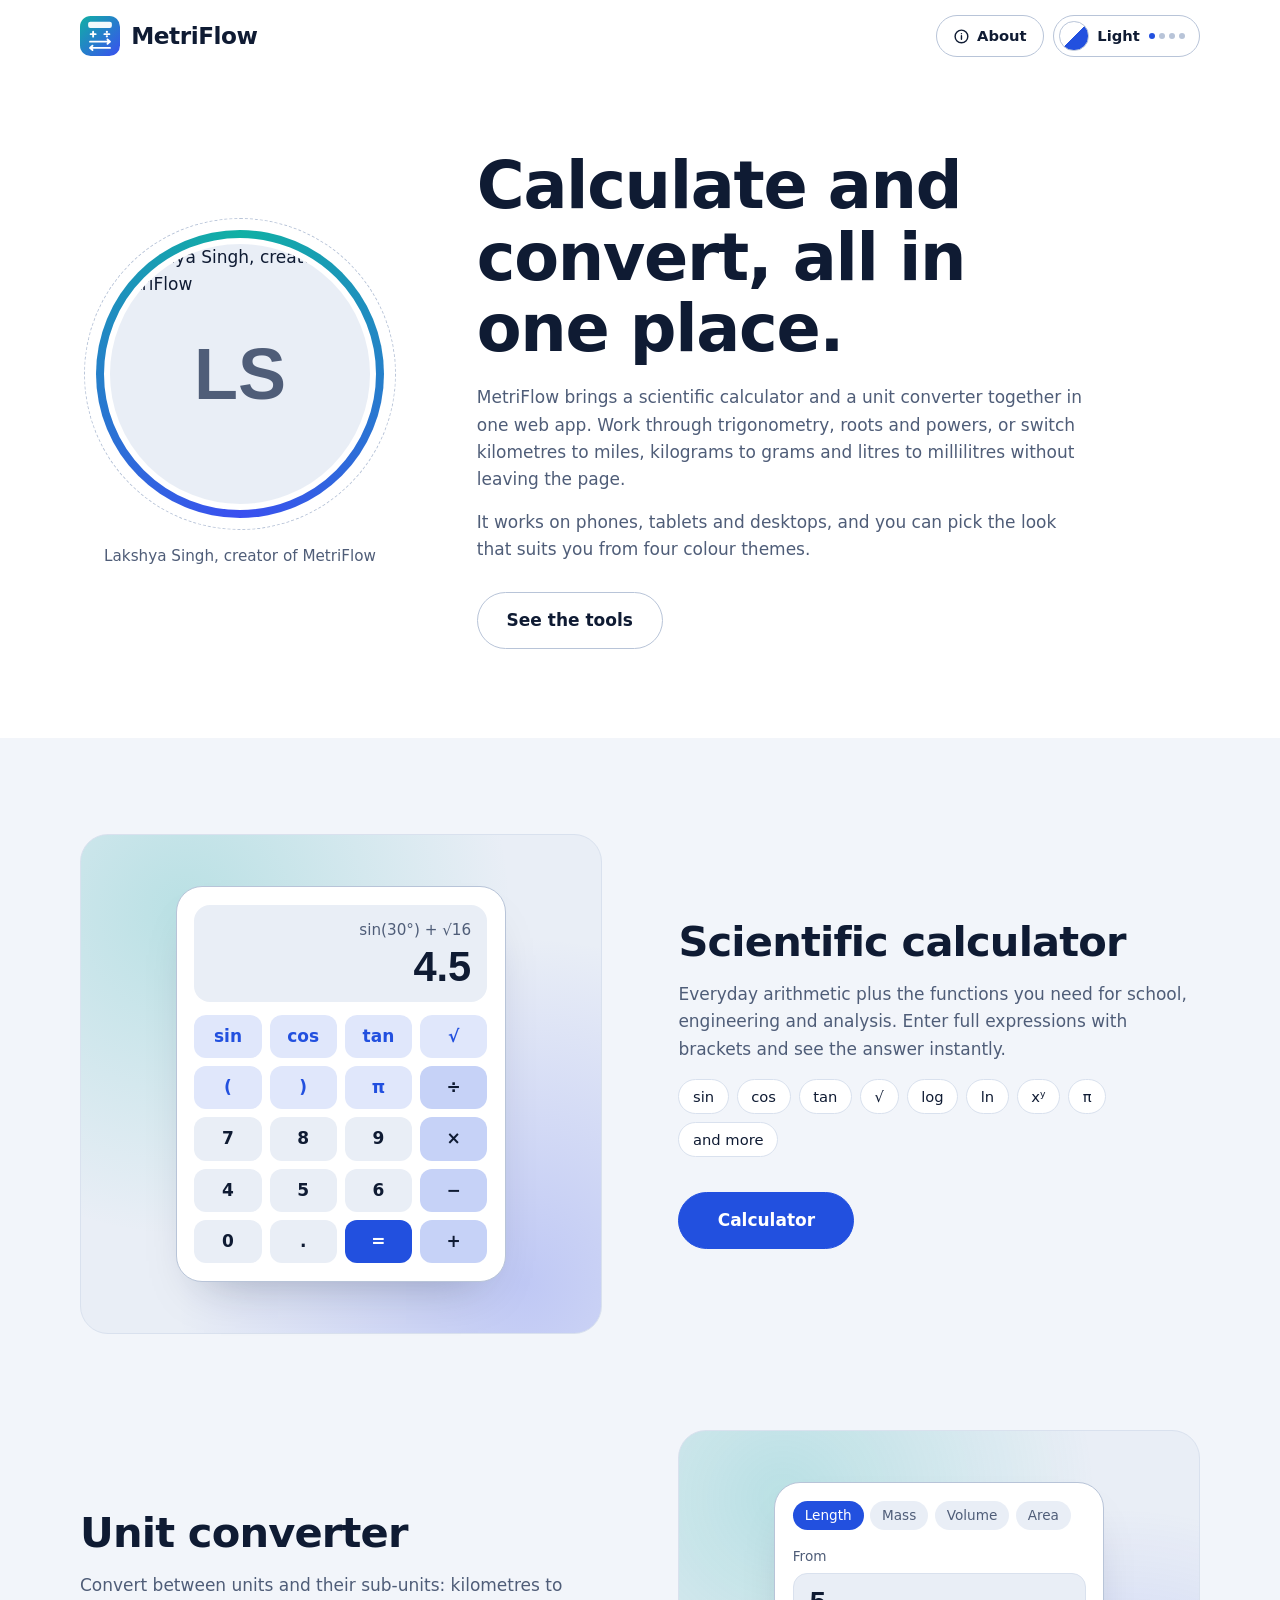
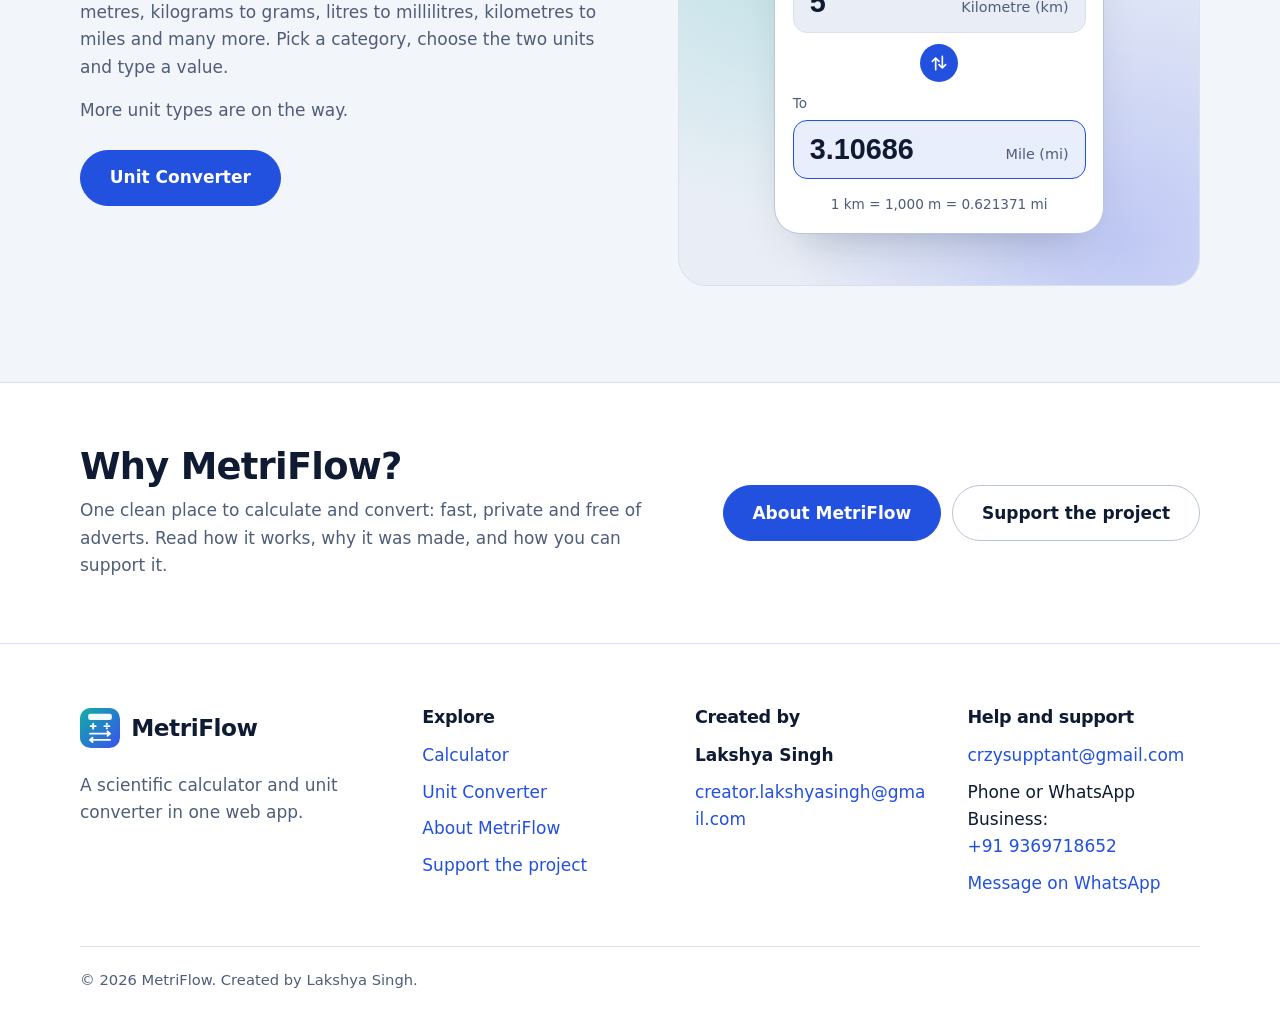
==== index.html @ efd44537 "90&" ====
<!DOCTYPE html>
<html lang="en" data-theme="light">
<head>
    <meta charset="UTF-8">
    <!-- Security policy: only files from this site can load; no inline scripts or styles; no network requests -->
    <meta http-equiv="Content-Security-Policy" content="default-src 'none'; script-src 'self'; style-src 'self'; img-src 'self' data:; font-src 'self'; connect-src 'none'; base-uri 'none'; form-action 'none'; object-src 'none'">
    <meta name="referrer" content="no-referrer">
    <meta name="viewport" content="width=device-width, initial-scale=1.0">
    <title>MetriFlow | Scientific calculator and unit converter</title>
    <meta name="description" content="MetriFlow is a scientific calculator and a unit converter in one web app. Created by Lakshya Singh.">
    <meta name="theme-color" content="#ffffff">

    <link rel="icon" type="image/svg+xml" href="assets/media/logo/logo.svg">
    <link rel="icon" type="image/png" sizes="32x32" href="assets/media/logo/favicon-32.png">
    <link rel="apple-touch-icon" href="assets/media/logo/apple-touch-icon.png">

    <link rel="stylesheet" href="assets/css/fonts.css">
    <link rel="stylesheet" href="assets/css/themes_style.css">
    <link rel="stylesheet" href="assets/css/index_style.css">

    <script src="assets/js/security.js"></script>
    <!-- No "defer": applies the saved theme before the page shows -->
    <script src="assets/js/themes_function.js"></script>
    <script src="assets/js/index_function.js" defer></script>
</head>
<body>

    <!-- Logo (reused in header and footer) -->
    <svg class="sprite-hidden" width="0" height="0" aria-hidden="true" focusable="false">
        <defs>
            <linearGradient id="mf-grad" x1="0" y1="0" x2="1" y2="1">
                <stop offset="0" class="mf-stop-a"/>
                <stop offset="1" class="mf-stop-b"/>
            </linearGradient>
        </defs>
        <symbol id="mf-logo" viewBox="0 0 64 64">
            <rect width="64" height="64" rx="17" fill="url(#mf-grad)"/>
            <rect x="13" y="9" width="38" height="10" rx="3.5" fill="#fff" opacity=".95"/>
            <g stroke="#fff" stroke-width="3" stroke-linecap="round" stroke-linejoin="round" fill="none">
                <path d="M21 25v8M17 29h8"/>
                <path d="M39 29h8"/>
                <path d="M16 41h32M44 37.5L48 41l-4 3.5"/>
                <path d="M48 51H16M20 47.5L16 51l4 3.5"/>
            </g>
            <circle cx="43" cy="25.5" r="1.8" fill="#fff"/>
            <circle cx="43" cy="32.5" r="1.8" fill="#fff"/>
        </symbol>
        <symbol id="i-info" viewBox="0 0 24 24"><path d="M12 21a9 9 0 1 0 0-18 9 9 0 0 0 0 18zM12 11v5M12 8h.01"/></symbol>
        <symbol id="i-heart" viewBox="0 0 24 24"><path d="M12 20s-7-4.4-7-10a4 4 0 0 1 7-2.5A4 4 0 0 1 19 10c0 5.6-7 10-7 10z"/></symbol>
    </svg>

    <a class="skip-link" href="#main">Skip to content</a>

    <!-- ============ HEADER ============ -->
    <header class="site-header" id="site-header">
        <div class="wrap header-inner">
            <a class="brand" href="index.html" aria-label="MetriFlow home">
                <svg class="brand-logo" viewBox="0 0 64 64" aria-hidden="true"><use href="#mf-logo"/></svg>
                <span class="brand-name">MetriFlow</span>
            </a>
            <div class="header-actions">
                <a class="nav-link" href="assets/pages/about.html">
                    <svg class="icon" aria-hidden="true"><use href="#i-info"/></svg>
                    <span>About</span>
                </a>
                <!-- The theme button is built here by assets/js/themes_function.js -->
                <div data-theme-switcher></div>
            </div>
        </div>
    </header>

    <main id="main">

        <!-- ============ HERO: photo + app info ============ -->
        <section class="hero">
            <div class="wrap hero-grid">
                <figure class="portrait">
                    <div class="ring">
                        <div class="photo">
                            <span class="initials" aria-hidden="true">LS</span>
                            <!-- Save your photo as assets/media/logo/lakshya.jpg -->
                            <img id="photo" src="assets/media/logo/lakshya.jpg" alt="Lakshya Singh, creator of MetriFlow" width="400" height="400">
                        </div>
                    </div>
                    <figcaption>Lakshya Singh, creator of MetriFlow</figcaption>
                </figure>

                <div class="hero-copy">
                    <h1>Calculate and convert, all in one place.</h1>
                    <p>
                        MetriFlow brings a scientific calculator and a unit converter together in one web app.
                        Work through trigonometry, roots and powers, or switch kilometres to miles, kilograms to
                        grams and litres to millilitres without leaving the page.
                    </p>
                    <p>
                        It works on phones, tablets and desktops, and you can pick the look that suits you
                        from four colour themes.
                    </p>
                    <a class="btn btn-ghost" href="#tools">See the tools</a>
                </div>
            </div>
        </section>

        <!-- ============ TOOLS ============ -->
        <section class="tools" id="tools">
            <div class="wrap">

                <!-- Calculator -->
                <article class="tool">
                    <div class="stage">
                        <div class="device calc" role="img" aria-label="Preview of the scientific calculator showing sin(30°) + √16 = 4.5">
                            <div class="calc-screen">
                                <span class="calc-expr">sin(30°) + √16</span>
                                <span class="calc-result">4.5</span>
                            </div>
                            <div class="calc-keys">
                                <span class="fn">sin</span><span class="fn">cos</span><span class="fn">tan</span><span class="fn">√</span>
                                <span class="fn">(</span><span class="fn">)</span><span class="fn">π</span><span class="op">÷</span>
                                <span>7</span><span>8</span><span>9</span><span class="op">×</span>
                                <span>4</span><span>5</span><span>6</span><span class="op">−</span>
                                <span>0</span><span>.</span><span class="eq">=</span><span class="op">+</span>
                            </div>
                        </div>
                    </div>

                    <div class="tool-copy">
                        <h2>Scientific calculator</h2>
                        <p>
                            Everyday arithmetic plus the functions you need for school, engineering and
                            analysis. Enter full expressions with brackets and see the answer instantly.
                        </p>
                        <ul class="chips" aria-label="Some of the functions included">
                            <li>sin</li><li>cos</li><li>tan</li><li>√</li><li>log</li><li>ln</li><li>xʸ</li><li>π</li><li>and more</li>
                        </ul>
                        <a class="btn" href="assets/pages/calculator.html">Calculator</a>
                    </div>
                </article>

                <!-- Unit converter -->
                <article class="tool flip">
                    <div class="stage">
                        <div class="device conv" role="img" aria-label="Preview of the unit converter showing 5 kilometres equals 3.10686 miles">
                            <div class="conv-tabs">
                                <span class="on">Length</span><span>Mass</span><span>Volume</span><span>Area</span>
                            </div>
                            <div class="conv-row">
                                <span class="conv-label">From</span>
                                <div class="conv-field"><b>5</b><span class="unit">Kilometre (km)</span></div>
                            </div>
                            <div class="conv-swap">
                                <svg viewBox="0 0 24 24" width="20" height="20" fill="none" stroke="currentColor" stroke-width="2" stroke-linecap="round" stroke-linejoin="round"><path d="M8 20V6M4 10l4-4 4 4M16 4v14M12 14l4 4 4-4"/></svg>
                            </div>
                            <div class="conv-row">
                                <span class="conv-label">To</span>
                                <div class="conv-field result"><b>3.10686</b><span class="unit">Mile (mi)</span></div>
                            </div>
                            <p class="conv-note">1 km = 1,000 m = 0.621371 mi</p>
                        </div>
                    </div>

                    <div class="tool-copy">
                        <h2>Unit converter</h2>
                        <p>
                            Convert between units and their sub-units: kilometres to metres, kilograms to
                            grams, litres to millilitres, kilometres to miles and many more. Pick a category,
                            choose the two units and type a value.
                        </p>
                        <p>More unit types are on the way.</p>
                        <a class="btn" href="assets/pages/converter.html">Unit Converter</a>
                    </div>
                </article>

            </div>
        </section>

        <!-- ============ ABOUT TEASER ============ -->
        <section class="about-teaser" aria-labelledby="teaser-title">
            <div class="wrap teaser-inner">
                <div class="teaser-copy">
                    <h2 id="teaser-title">Why MetriFlow?</h2>
                    <p>
                        One clean place to calculate and convert: fast, private and free of adverts.
                        Read how it works, why it was made, and how you can support it.
                    </p>
                </div>
                <div class="teaser-actions">
                    <a class="btn" href="assets/pages/about.html">About MetriFlow</a>
                    <a class="btn btn-ghost" href="assets/pages/about.html#support">Support the project</a>
                </div>
            </div>
        </section>
    </main>

    <!-- ============ FOOTER ============ -->
    <footer class="site-footer">
        <div class="wrap footer-grid">
            <div class="footer-brand">
                <a class="brand" href="index.html" aria-label="MetriFlow home">
                    <svg class="brand-logo" viewBox="0 0 64 64" aria-hidden="true"><use href="#mf-logo"/></svg>
                    <span class="brand-name">MetriFlow</span>
                </a>
                <p>A scientific calculator and unit converter in one web app.</p>
            </div>

            <div>
                <h3>Explore</h3>
                <p><a href="assets/pages/calculator.html">Calculator</a></p>
                <p><a href="assets/pages/converter.html">Unit Converter</a></p>
                <p><a href="assets/pages/about.html">About MetriFlow</a></p>
                <p><a href="assets/pages/about.html#support">Support the project</a></p>
            </div>

            <div>
                <h3>Created by</h3>
                <p class="name">Lakshya Singh</p>
                <p><a href="mailto:creator.lakshyasingh@gmail.com">creator.lakshyasingh@gmail.com</a></p>
            </div>

            <div>
                <h3>Help and support</h3>
                <p><a href="mailto:crzysupptant@gmail.com">crzysupptant@gmail.com</a></p>
                <p>Phone or WhatsApp Business:<br><a href="tel:+919369718652">+91 9369718652</a></p>
                <p><a href="https://wa.me/919369718652" target="_blank" rel="noopener noreferrer">Message on WhatsApp</a></p>
            </div>
        </div>
        <div class="wrap footer-bottom">
            <p>&copy; <span id="year">2026</span> MetriFlow. Created by Lakshya Singh.</p>
        </div>
    </footer>

</body>
</html>
---- assets/css/fonts.css ----
/* Local fonts (no Google Fonts request: faster, private, and allowed by the strict security policy) */
@font-face {
    font-family: "Figtree";
    font-style: normal;
    font-weight: 300 900;
    font-display: swap;
    src: url("../fonts/figtree-latin-wght-normal.woff2") format("woff2");
}

@font-face {
    font-family: "Bricolage Grotesque";
    font-style: normal;
    font-weight: 200 800;
    font-display: swap;
    src: url("../fonts/bricolage-grotesque-latin-wght-normal.woff2") format("woff2");
}

:root {
    --font-body: "Figtree", system-ui, -apple-system, "Segoe UI", Roboto, sans-serif;
    --font-display: "Bricolage Grotesque", "Figtree", system-ui, sans-serif;
}
---- assets/css/themes_style.css ----
/* =========================================================
   MetriFlow | themes_style.css
   The four themes, shared by EVERY page. Link it before the page's own CSS:
       index.html          <link rel="stylesheet" href="assets/css/themes_style.css">
       assets/pages/*.html <link rel="stylesheet" href="../css/themes_style.css">
   themes_function.js switches the theme by setting <html data-theme="...">.
   (It is a real CSS file, not injected by JavaScript, because the strict
   security policy does not allow styles created by scripts.)
   Variables: --bg --bg-soft --surface --surface-2 --text --muted --line --line-strong
              --accent --accent-ink --danger --brand-a --brand-b --shadow
   ========================================================= */

:root,
[data-theme="light"] {
    color-scheme: light;
    --bg: #ffffff; --bg-soft: #f2f5fa; --surface: #ffffff; --surface-2: #e9eef6;
    --text: #0f1b33; --muted: #4f5d78; --line: #d9e1ee; --line-strong: #b8c4d8;
    --accent: #2250df; --accent-ink: #ffffff; --danger: #c42b3a;
    --brand-a: #10b0a4; --brand-b: #3a4ff0;
    --shadow: 0 24px 48px -28px rgba(15, 27, 51, .35);
}

[data-theme="cream"] {
    color-scheme: light;
    --bg: #f8f3e8; --bg-soft: #f0e9d9; --surface: #fdfaf3; --surface-2: #ebe3d0;
    --text: #2a2822; --muted: #6a6556; --line: #ddd3bc; --line-strong: #c4b898;
    --accent: #1b6a56; --accent-ink: #fdfaf3; --danger: #b3382a;
    --brand-a: #2a9d7f; --brand-b: #1d5f8a;
    --shadow: 0 24px 48px -28px rgba(60, 45, 10, .35);
}

[data-theme="midnight"] {
    color-scheme: dark;
    --bg: #0a1330; --bg-soft: #0e1a3d; --surface: #122349; --surface-2: #1a2f5e;
    --text: #e7eeff; --muted: #a1b2d9; --line: #233868; --line-strong: #37508c;
    --accent: #7db4ff; --accent-ink: #0a1330; --danger: #ff8a96;
    --brand-a: #33d0c3; --brand-b: #7283ff;
    --shadow: 0 24px 48px -28px rgba(0, 0, 0, .7);
}

[data-theme="dark"] {
    color-scheme: dark;
    --bg: #0e0e10; --bg-soft: #151518; --surface: #1a1a1e; --surface-2: #232328;
    --text: #f3f3f5; --muted: #a3a3ae; --line: #2b2b32; --line-strong: #42424c;
    --accent: #b7a1ff; --accent-ink: #0e0e10; --danger: #ff8a96;
    --brand-a: #2fc7b9; --brand-b: #8b7bff;
    --shadow: 0 24px 48px -28px rgba(0, 0, 0, .8);
}

/* Page defaults (zero specificity, so any page stylesheet can override them) */
:where(body) { background: var(--bg); color: var(--text); }

/* Logo gradient and hidden icon sprite (classes, because inline style="" is blocked by the security policy) */
.mf-stop-a { stop-color: var(--brand-a); }
.mf-stop-b { stop-color: var(--brand-b); }
.sprite-hidden { position: absolute; width: 0; height: 0; overflow: hidden; }

/* Visually hidden, but read by screen readers */
.sr-only, .theme-sr {
    position: absolute; width: 1px; height: 1px; margin: -1px; padding: 0; border: 0;
    overflow: hidden; clip: rect(0 0 0 0); white-space: nowrap;
}

/* ----- The single theme button ----- */
.theme-switch { display: flex; align-items: center; flex: none; }

.theme-toggle {
    --sw-bg: #fff; --sw-ac: #2250df;
    display: inline-flex; align-items: center; gap: .55rem;
    height: 2.6rem; padding: .25rem .9rem .25rem .3rem; margin: 0;
    border-radius: 999px; border: 1.5px solid var(--line-strong);
    background: var(--surface); color: var(--text);
    font: inherit; font-size: .92rem; font-weight: 600; line-height: 1;
    cursor: pointer; touch-action: manipulation; -webkit-tap-highlight-color: transparent;
    transition: border-color .15s ease, background-color .25s ease;
}
.theme-toggle:hover { border-color: var(--accent); }
.theme-toggle:active .theme-dot { transform: rotate(180deg) scale(.92); }
.theme-toggle:focus-visible { outline: 3px solid var(--accent); outline-offset: 3px; }

.theme-dot {
    width: 1.85rem; height: 1.85rem; flex: none; border-radius: 50%;
    border: 1.5px solid var(--line-strong);
    background: linear-gradient(135deg, var(--sw-bg) 50%, var(--sw-ac) 50%);
    transition: transform .3s ease;
}
.theme-steps { display: inline-flex; gap: 4px; }
.theme-steps i { width: 6px; height: 6px; border-radius: 50%; background: var(--line-strong); }
.theme-steps i.on { background: var(--accent); }

.theme-toggle[data-current="light"]    { --sw-bg: #ffffff; --sw-ac: #2250df; }
.theme-toggle[data-current="cream"]    { --sw-bg: #f3ead4; --sw-ac: #1b6a56; }
.theme-toggle[data-current="midnight"] { --sw-bg: #0a1330; --sw-ac: #7db4ff; }
.theme-toggle[data-current="dark"]     { --sw-bg: #0e0e10; --sw-ac: #b7a1ff; }

@media (max-width: 480px) {
    .theme-toggle { padding: .25rem; gap: 0; }
    .theme-name, .theme-steps { display: none; }
}

@media (prefers-reduced-motion: reduce) {
    .theme-dot, .theme-toggle { transition: none; }
}
---- assets/css/index_style.css ----
/* =========================================================
   MetriFlow | home page styles
   Theme colours (--bg, --text, --accent ...) and the theme button
   come from assets/js/themes_function.js
   ========================================================= */

/* ---------- Base ---------- */
*,
*::before,
*::after { box-sizing: border-box; }

html {
    scroll-behavior: smooth;
    scroll-padding-top: 5rem;
    -webkit-text-size-adjust: 100%;
    text-size-adjust: 100%;
}

body {
    margin: 0;
    min-width: 0;
    overflow-x: clip;               /* never allow sideways scrolling */
    background: var(--bg);
    color: var(--text);
    font-family: "Figtree", system-ui, -apple-system, "Segoe UI", Roboto, sans-serif;
    font-size: 1.0625rem;
    line-height: 1.6;
    overflow-wrap: break-word;
    transition: background-color .25s ease, color .25s ease;
}

h1, h2, h3 {
    margin: 0;
    font-family: "Bricolage Grotesque", "Figtree", system-ui, sans-serif;
    line-height: 1.1;
    letter-spacing: -.02em;
}

p { margin: 0 0 1rem; }
a { color: var(--accent); }
img { max-width: 100%; display: block; }

.wrap { width: min(1120px, 100% - 2.5rem); margin-inline: auto; }

:focus-visible { outline: 3px solid var(--accent); outline-offset: 3px; border-radius: 6px; }

.skip-link {
    position: absolute; left: 1rem; top: -4rem; z-index: 100;
    background: var(--accent); color: var(--accent-ink);
    padding: .6rem 1rem; border-radius: 8px; text-decoration: none; font-weight: 600;
}
.skip-link:focus { top: 1rem; }

/* ---------- Buttons ---------- */
.btn {
    display: inline-flex; align-items: center; justify-content: center;
    padding: .85rem 1.8rem;
    border-radius: 999px;
    border: 1.5px solid var(--accent);
    background: var(--accent); color: var(--accent-ink);
    font: inherit; font-weight: 600; text-decoration: none; text-align: center;
    touch-action: manipulation;
    transition: transform .15s ease, box-shadow .15s ease, border-color .15s ease;
}
.btn-ghost { background: transparent; color: var(--text); border-color: var(--line-strong); }

/* Hover effects only on devices that really hover (no sticky hover on phones) */
@media (hover: hover) {
    .btn:hover { transform: translateY(-2px); box-shadow: 0 12px 24px -14px var(--accent); }
    .btn-ghost:hover { box-shadow: none; border-color: var(--accent); }
}

/* ---------- Header ---------- */
.site-header {
    position: sticky; top: 0; z-index: 50;
    background: color-mix(in srgb, var(--bg) 88%, transparent);
    -webkit-backdrop-filter: blur(12px); backdrop-filter: blur(12px);
    border-bottom: 1px solid transparent;
    transition: border-color .2s ease, box-shadow .2s ease;
}
.site-header.is-scrolled { border-bottom-color: var(--line); box-shadow: 0 8px 24px -20px rgba(0, 0, 0, .4); }

.header-inner { display: flex; align-items: center; justify-content: space-between; gap: .75rem; min-height: 4.5rem; }

.brand { display: inline-flex; align-items: center; gap: .7rem; min-width: 0; text-decoration: none; color: var(--text); }
.brand-logo { width: 2.5rem; height: 2.5rem; flex: none; }
.brand-name { font-family: "Bricolage Grotesque", "Figtree", system-ui, sans-serif; font-weight: 700; font-size: 1.45rem; letter-spacing: -.02em; }

.header-actions { display: flex; align-items: center; gap: .6rem; min-width: 0; }

.nav-link {
    display: inline-flex; align-items: center; gap: .45rem;
    height: 2.6rem; padding: 0 1rem; border-radius: 999px;
    border: 1.5px solid var(--line-strong);
    color: var(--text); text-decoration: none; font-size: .92rem; font-weight: 600; white-space: nowrap;
    touch-action: manipulation;
}
.icon { width: 1.15em; height: 1.15em; flex: none; fill: none; stroke: currentColor; stroke-width: 2; stroke-linecap: round; stroke-linejoin: round; }
@media (hover: hover) { .nav-link:hover { border-color: var(--accent); } }

/* ---------- Hero ---------- */
.hero { padding-block: clamp(2rem, 6vw, 5rem) clamp(2.5rem, 7vw, 6rem); }

.hero-grid {
    display: grid;
    grid-template-columns: minmax(0, 320px) minmax(0, 1fr);
    gap: clamp(2rem, 6vw, 5rem);
    align-items: center;
}

.portrait { margin: 0; padding: 1rem; display: grid; justify-items: center; gap: 1.6rem; }
.portrait figcaption { color: var(--muted); font-size: .95rem; text-align: center; }

.ring {
    position: relative; isolation: isolate;
    width: min(290px, 100%); aspect-ratio: 1;
    padding: 8px; border-radius: 50%;
}
.ring::before {
    content: ""; position: absolute; inset: 0; z-index: -1; border-radius: 50%;
    background: conic-gradient(from 0deg, var(--brand-a), var(--brand-b), var(--brand-a));
    animation: spin 16s linear infinite;
}
.ring::after {
    content: ""; position: absolute; inset: -12px; border-radius: 50%;
    border: 1.5px dashed var(--line-strong);
}
.photo {
    position: relative; width: 100%; height: 100%;
    border-radius: 50%; overflow: hidden;
    border: 6px solid var(--bg);
    background: var(--surface-2);
}
.photo img { position: absolute; inset: 0; width: 100%; height: 100%; object-fit: cover; }
.initials {
    position: absolute; inset: 0; display: grid; place-items: center;
    font-family: "Bricolage Grotesque", sans-serif; font-weight: 800; font-size: clamp(2.6rem, 14vw, 4.5rem);
    color: var(--muted);
}

@keyframes spin { to { transform: rotate(360deg); } }

.hero-copy { min-width: 0; }
.hero-copy h1 { font-size: clamp(2rem, 1.2rem + 3.6vw, 4.1rem); font-weight: 800; max-width: 14ch; margin-bottom: 1.2rem; }
.hero-copy p { max-width: 56ch; color: var(--muted); }
.hero-copy .btn { margin-top: .8rem; }

/* ---------- Tools ---------- */
.tools { background: var(--bg-soft); padding-block: clamp(3rem, 8vw, 6rem); transition: background-color .25s ease; }

.tool { display: grid; grid-template-columns: minmax(0, 1fr) minmax(0, 1fr); gap: clamp(1.75rem, 6vw, 5rem); align-items: center; }
.tool + .tool { margin-top: clamp(3rem, 8vw, 6rem); }
.tool.flip .stage { order: 2; }

.tool-copy { min-width: 0; }
.tool-copy h2 { font-size: clamp(1.7rem, 1.2rem + 2vw, 2.6rem); font-weight: 700; margin-bottom: 1rem; }
.tool-copy p { color: var(--muted); max-width: 52ch; }
.tool-copy .btn { margin-top: .6rem; min-width: 11rem; }

.chips { list-style: none; margin: 0 0 1.6rem; padding: 0; display: flex; flex-wrap: wrap; gap: .5rem; }
.chips li {
    padding: .3rem .85rem; border-radius: 999px; font-size: .92rem; font-weight: 500;
    background: var(--surface); border: 1px solid var(--line);
}

.stage {
    min-width: 0;
    display: grid; place-items: center;
    padding: clamp(1rem, 5vw, 3.2rem);
    border-radius: 28px;
    background:
        radial-gradient(circle at 20% 15%, color-mix(in srgb, var(--brand-a) 22%, transparent), transparent 55%),
        radial-gradient(circle at 85% 90%, color-mix(in srgb, var(--brand-b) 24%, transparent), transparent 55%),
        var(--surface-2);
    border: 1px solid var(--line);
}

.device {
    width: min(330px, 100%);
    min-width: 0;
    padding: clamp(.7rem, 3vw, 1.1rem);
    background: var(--surface);
    border: 1px solid var(--line-strong);
    border-radius: 26px;
    box-shadow: var(--shadow);
}

/* Calculator preview */
.calc-screen {
    display: flex; flex-direction: column; align-items: flex-end; gap: .1rem;
    padding: .8rem 1rem; margin-bottom: .8rem;
    background: var(--surface-2); border-radius: 16px;
    min-width: 0; overflow: hidden;
}
.calc-expr { font-size: .95rem; color: var(--muted); white-space: nowrap; max-width: 100%; overflow: hidden; text-overflow: ellipsis; }
.calc-result { font-family: "Bricolage Grotesque", sans-serif; font-weight: 700; font-size: clamp(2rem, 9vw, 2.6rem); line-height: 1.1; }

.calc-keys { display: grid; grid-template-columns: repeat(4, minmax(0, 1fr)); gap: .5rem; }
.calc-keys span {
    display: grid; place-items: center; height: 2.7rem; min-width: 0;
    border-radius: 12px; font-weight: 600;
    background: var(--surface-2);
}
.calc-keys .fn { background: color-mix(in srgb, var(--accent) 14%, var(--surface)); color: var(--accent); }
.calc-keys .op { background: color-mix(in srgb, var(--accent) 26%, var(--surface)); color: var(--text); }
.calc-keys .eq { background: var(--accent); color: var(--accent-ink); }

/* Converter preview */
.conv { display: grid; gap: .7rem; }
.conv-tabs { display: flex; gap: .4rem; flex-wrap: wrap; margin-bottom: .3rem; }
.conv-tabs span { padding: .25rem .75rem; border-radius: 999px; font-size: .85rem; font-weight: 500; background: var(--surface-2); color: var(--muted); }
.conv-tabs .on { background: var(--accent); color: var(--accent-ink); }

.conv-row { display: grid; gap: .3rem; }
.conv-label { font-size: .85rem; color: var(--muted); }
.conv-field {
    display: flex; flex-wrap: wrap; align-items: baseline; justify-content: space-between; gap: .2rem .8rem;
    padding: .8rem 1rem; border-radius: 14px;
    background: var(--surface-2); border: 1px solid var(--line);
}
.conv-field b { font-family: "Bricolage Grotesque", sans-serif; font-size: clamp(1.4rem, 6vw, 1.8rem); font-weight: 700; line-height: 1.1; }
.conv-field .unit { font-size: .9rem; color: var(--muted); }
.conv-field.result { border-color: var(--accent); background: color-mix(in srgb, var(--accent) 10%, var(--surface)); }

.conv-swap {
    justify-self: center; display: grid; place-items: center;
    width: 2.4rem; height: 2.4rem; border-radius: 50%;
    background: var(--accent); color: var(--accent-ink);
}
.conv-note { margin: .2rem 0 0; text-align: center; font-size: .85rem; color: var(--muted); }

/* ---------- About teaser ---------- */
.about-teaser { padding-block: clamp(2.5rem, 6vw, 4rem); background: var(--bg); border-top: 1px solid var(--line); }
.teaser-inner { display: grid; grid-template-columns: minmax(0, 1fr) auto; gap: 1.5rem 2.5rem; align-items: center; }
.teaser-copy h2 { font-size: clamp(1.6rem, 1.1rem + 1.8vw, 2.3rem); font-weight: 700; margin-bottom: .6rem; }
.teaser-copy p { margin: 0; max-width: 56ch; color: var(--muted); }
.teaser-actions { display: flex; flex-wrap: wrap; gap: .7rem; }

/* ---------- Footer ---------- */
.site-footer { background: var(--bg); border-top: 1px solid var(--line); padding-top: clamp(2.5rem, 6vw, 4rem); }

.footer-grid { display: grid; grid-template-columns: minmax(0, 1.3fr) repeat(3, minmax(0, 1fr)); gap: 2.5rem; padding-bottom: 2.5rem; }
.footer-brand p { margin-top: 1rem; color: var(--muted); max-width: 30ch; }

.site-footer h3 { font-size: 1.1rem; margin-bottom: .9rem; }
.site-footer p { margin-bottom: .6rem; }
.site-footer .name { font-weight: 600; }
.site-footer a { text-decoration: none; overflow-wrap: anywhere; }
.site-footer a:hover { text-decoration: underline; }

.footer-bottom { border-top: 1px solid var(--line); padding-block: 1.3rem; }
.footer-bottom p { margin: 0; font-size: .92rem; color: var(--muted); }

/* ---------- Tablets and phones ---------- */
@media (max-width: 860px) {
    .hero-grid { grid-template-columns: minmax(0, 1fr); }
    .portrait { justify-self: center; width: min(320px, 100%); }

    .tool { grid-template-columns: minmax(0, 1fr); }
    .tool.flip .stage { order: 0; }

    .footer-grid { grid-template-columns: repeat(2, minmax(0, 1fr)); gap: 2rem; }
    .footer-brand { grid-column: 1 / -1; }

    .teaser-inner { grid-template-columns: minmax(0, 1fr); }
}

@media (max-width: 520px) {
    body { font-size: 1rem; }
    .wrap { width: min(1120px, 100% - 2rem); }

    .header-inner { min-height: 4rem; }
    .brand { gap: .55rem; }
    .brand-logo { width: 2.2rem; height: 2.2rem; }
    .brand-name { font-size: 1.25rem; }

    .hero-copy .btn,
    .tool-copy .btn,
    .teaser-actions .btn { width: 100%; }

    .nav-link { width: 2.6rem; padding: 0; justify-content: center; }
    .nav-link span { display: none; }

    .footer-grid { grid-template-columns: minmax(0, 1fr); }

    .stage { border-radius: 22px; }
    .device { border-radius: 20px; }
    .calc-keys { gap: .4rem; }
    .calc-keys span { height: 2.5rem; }
}

/* Very small screens (around 250 to 360 px) */
@media (max-width: 360px) {
    .wrap { width: min(1120px, 100% - 1.5rem); }
    .nav-link { display: none; }                  /* About stays reachable from the footer and the teaser section */
    .brand-name { font-size: 1.1rem; }
    .brand-logo { width: 2rem; height: 2rem; }
    .portrait { padding: .75rem; }
    .calc-keys { gap: .3rem; }
    .calc-keys span { height: 2.2rem; font-size: .85rem; border-radius: 10px; }
    .conv-tabs span { font-size: .8rem; padding: .2rem .6rem; }
    .chips li { font-size: .85rem; }
}

@media (prefers-reduced-motion: reduce) {
    html { scroll-behavior: auto; }
    .ring::before { animation: none; }
    * { transition-duration: .01ms !important; }
}
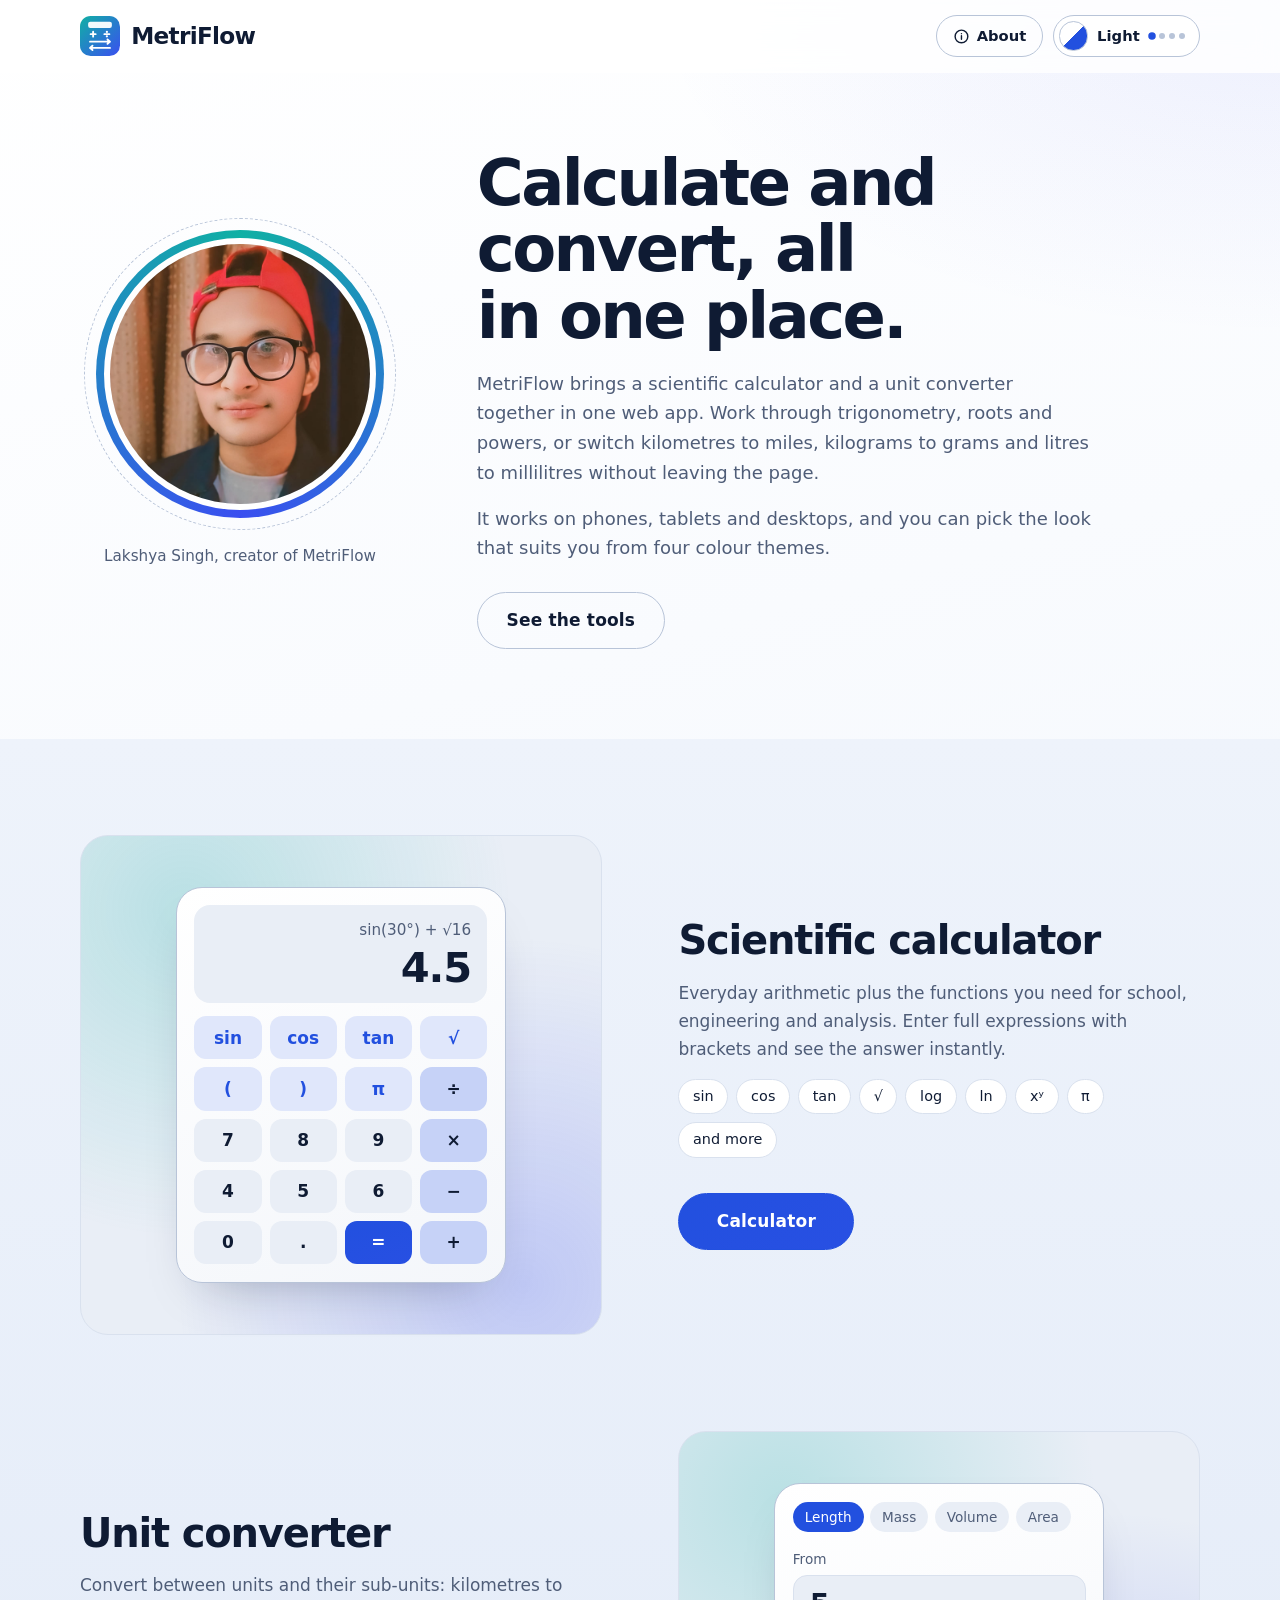
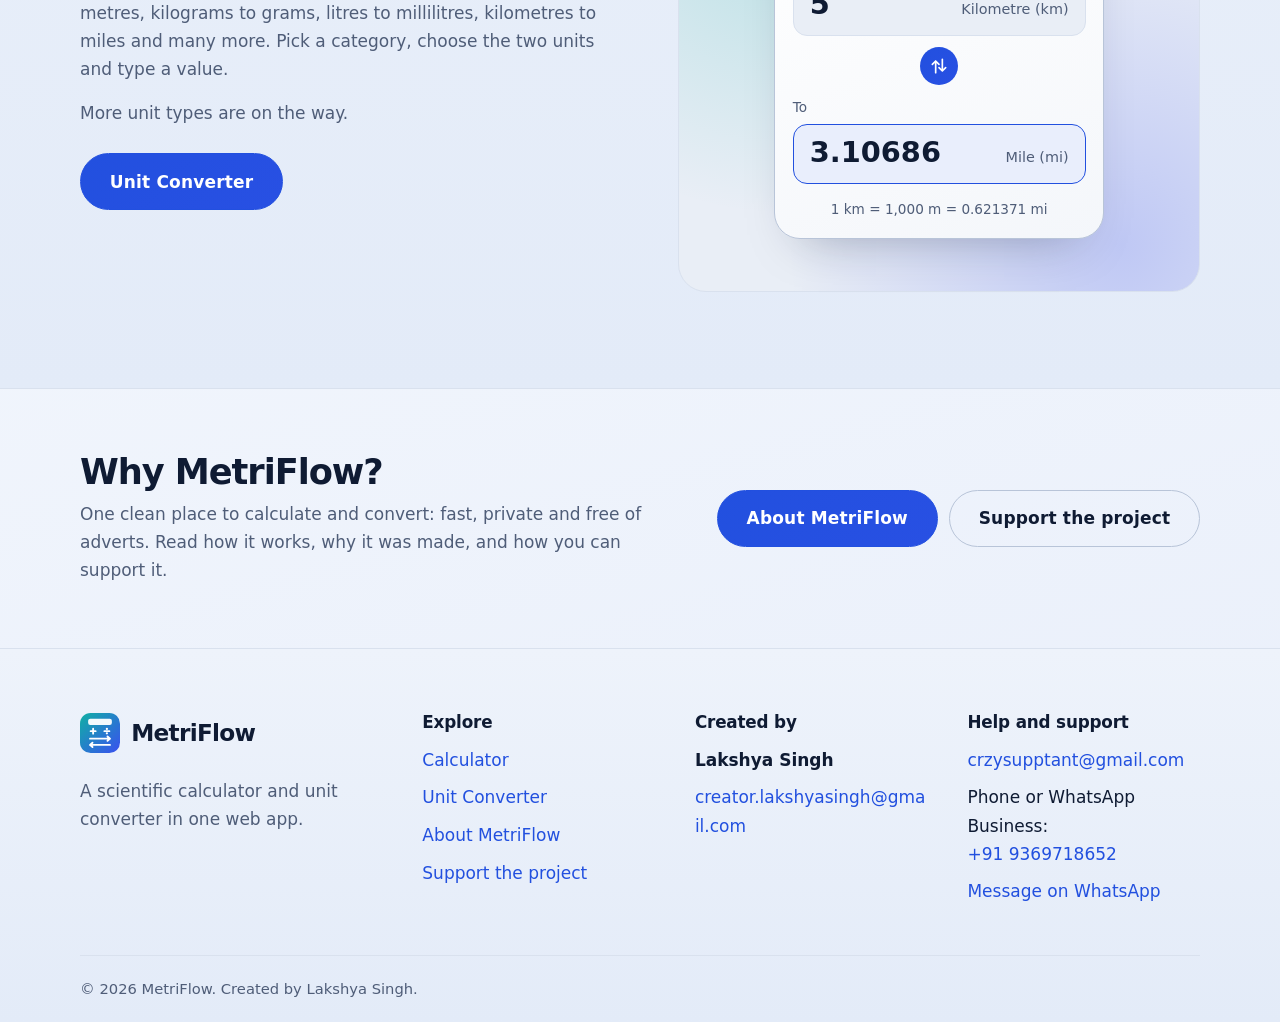
==== commit ee2090e7: "complete making" ====
--- a/index.html
+++ b/index.html
@@ -78,8 +78,8 @@
                     <div class="ring">
                         <div class="photo">
                             <span class="initials" aria-hidden="true">LS</span>
-                            <!-- Save your photo as assets/media/logo/lakshya.jpg -->
-                            <img id="photo" src="assets/media/logo/lakshya.jpg" alt="Lakshya Singh, creator of MetriFlow" width="400" height="400">
+                            <!-- Photo stored on this site: assets/media/logo/pic_1.jpeg -->
+                            <img id="photo" src="assets/media/logo/pic_1.jpeg" alt="Lakshya Singh, creator of MetriFlow" width="400" height="400">
                         </div>
                     </div>
                     <figcaption>Lakshya Singh, creator of MetriFlow</figcaption>
--- a/assets/css/fonts.css
+++ b/assets/css/fonts.css
@@ -18,4 +18,38 @@
 :root {
     --font-body: "Figtree", system-ui, -apple-system, "Segoe UI", Roboto, sans-serif;
     --font-display: "Bricolage Grotesque", "Figtree", system-ui, sans-serif;
-}+
+    /* Type scale (fluid, ratio about 1.2 on phones up to 1.25 on desktop) */
+    --fs-xs:   .8125rem;
+    --fs-sm:   .9375rem;
+    --fs-base: 1.0625rem;
+    --fs-lg:   clamp(1.15rem, 1.08rem + .35vw, 1.3rem);
+    --fs-h3:   clamp(1.25rem, 1.1rem + .7vw, 1.55rem);
+    --fs-h2:   clamp(1.6rem, 1.2rem + 1.8vw, 2.5rem);
+    --fs-h1:   clamp(2rem, 1.2rem + 3.6vw, 4rem);
+
+    --lh-tight: 1.08;
+    --lh-snug:  1.25;
+    --lh-body:  1.65;
+}
+
+/* Typography polish shared by every page that loads fonts.css */
+html { font-optical-sizing: auto; }
+
+body {
+    font-family: var(--font-body);
+    font-kerning: normal;
+    font-feature-settings: "kern", "liga", "calt";
+    -webkit-font-smoothing: antialiased;
+    -moz-osx-font-smoothing: grayscale;
+    text-rendering: optimizeLegibility;
+}
+
+h1, h2, h3 { font-family: var(--font-display); text-wrap: balance; font-kerning: normal; }
+h1 { letter-spacing: -.035em; }
+h2 { letter-spacing: -.028em; }
+h3 { letter-spacing: -.02em; }
+p, li { text-wrap: pretty; }
+
+/* Numbers line up in calculators and converters */
+.expr, .result, .h-expr, .h-res, .key, input[type="number"], .conv-field b { font-variant-numeric: tabular-nums lining-nums; }
--- a/assets/css/themes_style.css
+++ b/assets/css/themes_style.css
@@ -4,10 +4,11 @@
        index.html          <link rel="stylesheet" href="assets/css/themes_style.css">
        assets/pages/*.html <link rel="stylesheet" href="../css/themes_style.css">
    themes_function.js switches the theme by setting <html data-theme="...">.
-   (It is a real CSS file, not injected by JavaScript, because the strict
+   (A real CSS file, not injected by JavaScript, because the strict
    security policy does not allow styles created by scripts.)
    Variables: --bg --bg-soft --surface --surface-2 --text --muted --line --line-strong
               --accent --accent-ink --danger --brand-a --brand-b --shadow
+   NEW:       --bg-grad (page background gradient)  --soft-grad (alternate section gradient)
    ========================================================= */
 
 :root,
@@ -18,6 +19,10 @@
     --accent: #2250df; --accent-ink: #ffffff; --danger: #c42b3a;
     --brand-a: #10b0a4; --brand-b: #3a4ff0;
     --shadow: 0 24px 48px -28px rgba(15, 27, 51, .35);
+    --bg-grad:
+        radial-gradient(900px 480px at 100% 0%, rgba(58, 79, 240, .08), transparent 70%),
+        linear-gradient(165deg, #ffffff 0%, #f3f7fd 55%, #e8eefa 100%);
+    --soft-grad: linear-gradient(180deg, #eef3fb 0%, #e3ebf8 100%);
 }
 
 [data-theme="cream"] {
@@ -27,15 +32,25 @@
     --accent: #1b6a56; --accent-ink: #fdfaf3; --danger: #b3382a;
     --brand-a: #2a9d7f; --brand-b: #1d5f8a;
     --shadow: 0 24px 48px -28px rgba(60, 45, 10, .35);
+    --bg-grad:
+        radial-gradient(900px 480px at 0% 0%, rgba(42, 157, 127, .10), transparent 70%),
+        linear-gradient(165deg, #fcf8ee 0%, #f6efdd 55%, #eee4cb 100%);
+    --soft-grad: linear-gradient(180deg, #f1e9d6 0%, #e9dfc6 100%);
 }
 
+/* Midnight = deep professional navy (steel-blue tones) with champagne-gold accents */
 [data-theme="midnight"] {
     color-scheme: dark;
-    --bg: #0a1330; --bg-soft: #0e1a3d; --surface: #122349; --surface-2: #1a2f5e;
-    --text: #e7eeff; --muted: #a1b2d9; --line: #233868; --line-strong: #37508c;
-    --accent: #7db4ff; --accent-ink: #0a1330; --danger: #ff8a96;
-    --brand-a: #33d0c3; --brand-b: #7283ff;
-    --shadow: 0 24px 48px -28px rgba(0, 0, 0, .7);
+    --bg: #071426; --bg-soft: #0b1c33; --surface: #0f2440; --surface-2: #153056;
+    --text: #eef4ff; --muted: #a3b6d4; --line: #1f3c66; --line-strong: #31568a;
+    --accent: #e6c27a; --accent-ink: #0a1a33; --danger: #ff8f9b;
+    --brand-a: #e6c27a; --brand-b: #3d84d8;
+    --shadow: 0 28px 56px -30px rgba(0, 6, 20, .85), 0 0 0 1px rgba(230, 194, 122, .06);
+    --bg-grad:
+        radial-gradient(1000px 520px at 100% 0%, rgba(61, 132, 216, .22), transparent 70%),
+        radial-gradient(800px 460px at 0% 100%, rgba(230, 194, 122, .07), transparent 70%),
+        linear-gradient(165deg, #0d2342 0%, #071426 55%, #040b17 100%);
+    --soft-grad: linear-gradient(180deg, #0c2142 0%, #08172d 100%);
 }
 
 [data-theme="dark"] {
@@ -45,10 +60,21 @@
     --accent: #b7a1ff; --accent-ink: #0e0e10; --danger: #ff8a96;
     --brand-a: #2fc7b9; --brand-b: #8b7bff;
     --shadow: 0 24px 48px -28px rgba(0, 0, 0, .8);
+    --bg-grad:
+        radial-gradient(900px 480px at 100% 0%, rgba(139, 123, 255, .14), transparent 70%),
+        linear-gradient(165deg, #17171c 0%, #0e0e10 55%, #09090b 100%);
+    --soft-grad: linear-gradient(180deg, #17171b 0%, #111114 100%);
 }
 
 /* Page defaults (zero specificity, so any page stylesheet can override them) */
-:where(body) { background: var(--bg); color: var(--text); }
+:where(body) {
+    min-height: 100vh;
+    min-height: 100dvh;
+    background-color: var(--bg);
+    background-image: var(--bg-grad);
+    background-repeat: no-repeat;
+    color: var(--text);
+}
 
 /* Logo gradient and hidden icon sprite (classes, because inline style="" is blocked by the security policy) */
 .mf-stop-a { stop-color: var(--brand-a); }
@@ -70,11 +96,11 @@
     height: 2.6rem; padding: .25rem .9rem .25rem .3rem; margin: 0;
     border-radius: 999px; border: 1.5px solid var(--line-strong);
     background: var(--surface); color: var(--text);
-    font: inherit; font-size: .92rem; font-weight: 600; line-height: 1;
+    font: inherit; font-size: .92rem; font-weight: 600; line-height: 1; letter-spacing: .005em;
     cursor: pointer; touch-action: manipulation; -webkit-tap-highlight-color: transparent;
-    transition: border-color .15s ease, background-color .25s ease;
+    transition: border-color .2s ease, background-color .3s ease, box-shadow .2s ease;
 }
-.theme-toggle:hover { border-color: var(--accent); }
+.theme-toggle:hover { border-color: var(--accent); box-shadow: 0 6px 18px -10px var(--accent); }
 .theme-toggle:active .theme-dot { transform: rotate(180deg) scale(.92); }
 .theme-toggle:focus-visible { outline: 3px solid var(--accent); outline-offset: 3px; }
 
@@ -82,15 +108,15 @@
     width: 1.85rem; height: 1.85rem; flex: none; border-radius: 50%;
     border: 1.5px solid var(--line-strong);
     background: linear-gradient(135deg, var(--sw-bg) 50%, var(--sw-ac) 50%);
-    transition: transform .3s ease;
+    transition: transform .45s cubic-bezier(.3, .7, .2, 1);
 }
 .theme-steps { display: inline-flex; gap: 4px; }
-.theme-steps i { width: 6px; height: 6px; border-radius: 50%; background: var(--line-strong); }
-.theme-steps i.on { background: var(--accent); }
+.theme-steps i { width: 6px; height: 6px; border-radius: 50%; background: var(--line-strong); transition: background-color .3s ease, transform .3s ease; }
+.theme-steps i.on { background: var(--accent); transform: scale(1.25); }
 
 .theme-toggle[data-current="light"]    { --sw-bg: #ffffff; --sw-ac: #2250df; }
 .theme-toggle[data-current="cream"]    { --sw-bg: #f3ead4; --sw-ac: #1b6a56; }
-.theme-toggle[data-current="midnight"] { --sw-bg: #0a1330; --sw-ac: #7db4ff; }
+.theme-toggle[data-current="midnight"] { --sw-bg: #0a1a33; --sw-ac: #e6c27a; }
 .theme-toggle[data-current="dark"]     { --sw-bg: #0e0e10; --sw-ac: #b7a1ff; }
 
 @media (max-width: 480px) {
@@ -99,5 +125,5 @@
 }
 
 @media (prefers-reduced-motion: reduce) {
-    .theme-dot, .theme-toggle { transition: none; }
+    .theme-dot, .theme-toggle, .theme-steps i { transition: none; }
 }
--- a/assets/css/index_style.css
+++ b/assets/css/index_style.css
@@ -20,23 +20,26 @@
     margin: 0;
     min-width: 0;
     overflow-x: clip;               /* never allow sideways scrolling */
-    background: var(--bg);
+    background-color: var(--bg);
+    background-image: var(--bg-grad);
+    background-repeat: no-repeat;
     color: var(--text);
-    font-family: "Figtree", system-ui, -apple-system, "Segoe UI", Roboto, sans-serif;
+    font-family: var(--font-body, "Figtree", system-ui, -apple-system, "Segoe UI", Roboto, sans-serif);
     font-size: 1.0625rem;
-    line-height: 1.6;
+    line-height: 1.65;
     overflow-wrap: break-word;
-    transition: background-color .25s ease, color .25s ease;
+    transition: background-color .3s ease, color .3s ease;
 }
 
 h1, h2, h3 {
     margin: 0;
-    font-family: "Bricolage Grotesque", "Figtree", system-ui, sans-serif;
-    line-height: 1.1;
-    letter-spacing: -.02em;
-}
-
-p { margin: 0 0 1rem; }
+    font-family: var(--font-display, "Bricolage Grotesque", "Figtree", system-ui, sans-serif);
+    line-height: 1.08;
+    letter-spacing: -.03em;
+    text-wrap: balance;
+}
+
+p { margin: 0 0 1rem; text-wrap: pretty; }
 a { color: var(--accent); }
 img { max-width: 100%; display: block; }
 
@@ -57,11 +60,12 @@
     padding: .85rem 1.8rem;
     border-radius: 999px;
     border: 1.5px solid var(--accent);
-    background: var(--accent); color: var(--accent-ink);
-    font: inherit; font-weight: 600; text-decoration: none; text-align: center;
+    background: linear-gradient(135deg, var(--accent), color-mix(in srgb, var(--accent) 75%, var(--brand-b))); color: var(--accent-ink);
+    font: inherit; font-weight: 600; letter-spacing: .01em; text-decoration: none; text-align: center;
     touch-action: manipulation;
-    transition: transform .15s ease, box-shadow .15s ease, border-color .15s ease;
-}
+    transition: transform .2s ease, box-shadow .2s ease, border-color .2s ease;
+}
+.btn:active { transform: scale(.97); }
 .btn-ghost { background: transparent; color: var(--text); border-color: var(--line-strong); }
 
 /* Hover effects only on devices that really hover (no sticky hover on phones) */
@@ -73,8 +77,8 @@
 /* ---------- Header ---------- */
 .site-header {
     position: sticky; top: 0; z-index: 50;
-    background: color-mix(in srgb, var(--bg) 88%, transparent);
-    -webkit-backdrop-filter: blur(12px); backdrop-filter: blur(12px);
+    background: color-mix(in srgb, var(--bg) 82%, transparent);
+    -webkit-backdrop-filter: blur(14px) saturate(1.2); backdrop-filter: blur(14px) saturate(1.2);
     border-bottom: 1px solid transparent;
     transition: border-color .2s ease, box-shadow .2s ease;
 }
@@ -84,7 +88,7 @@
 
 .brand { display: inline-flex; align-items: center; gap: .7rem; min-width: 0; text-decoration: none; color: var(--text); }
 .brand-logo { width: 2.5rem; height: 2.5rem; flex: none; }
-.brand-name { font-family: "Bricolage Grotesque", "Figtree", system-ui, sans-serif; font-weight: 700; font-size: 1.45rem; letter-spacing: -.02em; }
+.brand-name { font-family: var(--font-display, "Bricolage Grotesque", "Figtree", system-ui, sans-serif); font-weight: 700; font-size: 1.45rem; letter-spacing: -.03em; }
 
 .header-actions { display: flex; align-items: center; gap: .6rem; min-width: 0; }
 
@@ -131,35 +135,35 @@
     border: 6px solid var(--bg);
     background: var(--surface-2);
 }
-.photo img { position: absolute; inset: 0; width: 100%; height: 100%; object-fit: cover; }
+.photo img { position: absolute; inset: 0; width: 100%; height: 100%; object-fit: cover; font-size: 0; color: transparent; }  /* font-size 0 hides broken-image alt text */
 .initials {
     position: absolute; inset: 0; display: grid; place-items: center;
-    font-family: "Bricolage Grotesque", sans-serif; font-weight: 800; font-size: clamp(2.6rem, 14vw, 4.5rem);
-    color: var(--muted);
+    font-family: var(--font-display, "Bricolage Grotesque", sans-serif); font-weight: 800; font-size: clamp(2.6rem, 14vw, 4.5rem);
+    color: var(--muted); letter-spacing: -.02em;
 }
 
 @keyframes spin { to { transform: rotate(360deg); } }
 
 .hero-copy { min-width: 0; }
-.hero-copy h1 { font-size: clamp(2rem, 1.2rem + 3.6vw, 4.1rem); font-weight: 800; max-width: 14ch; margin-bottom: 1.2rem; }
-.hero-copy p { max-width: 56ch; color: var(--muted); }
+.hero-copy h1 { font-size: clamp(2rem, 1.2rem + 3.6vw, 4rem); font-weight: 800; letter-spacing: -.04em; line-height: 1.04; max-width: 14ch; margin-bottom: 1.2rem; }
+.hero-copy p { max-width: 54ch; color: var(--muted); font-size: 1.06em; }
 .hero-copy .btn { margin-top: .8rem; }
 
 /* ---------- Tools ---------- */
-.tools { background: var(--bg-soft); padding-block: clamp(3rem, 8vw, 6rem); transition: background-color .25s ease; }
+.tools { background: var(--soft-grad, var(--bg-soft)); padding-block: clamp(3rem, 8vw, 6rem); transition: background-color .3s ease; }
 
 .tool { display: grid; grid-template-columns: minmax(0, 1fr) minmax(0, 1fr); gap: clamp(1.75rem, 6vw, 5rem); align-items: center; }
 .tool + .tool { margin-top: clamp(3rem, 8vw, 6rem); }
 .tool.flip .stage { order: 2; }
 
 .tool-copy { min-width: 0; }
-.tool-copy h2 { font-size: clamp(1.7rem, 1.2rem + 2vw, 2.6rem); font-weight: 700; margin-bottom: 1rem; }
+.tool-copy h2 { font-size: clamp(1.6rem, 1.2rem + 1.8vw, 2.5rem); font-weight: 700; letter-spacing: -.03em; margin-bottom: 1rem; }
 .tool-copy p { color: var(--muted); max-width: 52ch; }
 .tool-copy .btn { margin-top: .6rem; min-width: 11rem; }
 
 .chips { list-style: none; margin: 0 0 1.6rem; padding: 0; display: flex; flex-wrap: wrap; gap: .5rem; }
 .chips li {
-    padding: .3rem .85rem; border-radius: 999px; font-size: .92rem; font-weight: 500;
+    padding: .3rem .85rem; border-radius: 999px; font-size: .9rem; font-weight: 500; letter-spacing: .005em;
     background: var(--surface); border: 1px solid var(--line);
 }
 
@@ -179,7 +183,7 @@
     width: min(330px, 100%);
     min-width: 0;
     padding: clamp(.7rem, 3vw, 1.1rem);
-    background: var(--surface);
+    background: linear-gradient(160deg, var(--surface) 0%, color-mix(in srgb, var(--surface-2) 50%, var(--surface)) 100%);
     border: 1px solid var(--line-strong);
     border-radius: 26px;
     box-shadow: var(--shadow);
@@ -193,7 +197,7 @@
     min-width: 0; overflow: hidden;
 }
 .calc-expr { font-size: .95rem; color: var(--muted); white-space: nowrap; max-width: 100%; overflow: hidden; text-overflow: ellipsis; }
-.calc-result { font-family: "Bricolage Grotesque", sans-serif; font-weight: 700; font-size: clamp(2rem, 9vw, 2.6rem); line-height: 1.1; }
+.calc-result { font-family: var(--font-display, "Bricolage Grotesque", sans-serif); font-weight: 700; letter-spacing: -.025em; font-variant-numeric: tabular-nums; font-size: clamp(2rem, 9vw, 2.6rem); line-height: 1.1; }
 
 .calc-keys { display: grid; grid-template-columns: repeat(4, minmax(0, 1fr)); gap: .5rem; }
 .calc-keys span {
@@ -203,7 +207,7 @@
 }
 .calc-keys .fn { background: color-mix(in srgb, var(--accent) 14%, var(--surface)); color: var(--accent); }
 .calc-keys .op { background: color-mix(in srgb, var(--accent) 26%, var(--surface)); color: var(--text); }
-.calc-keys .eq { background: var(--accent); color: var(--accent-ink); }
+.calc-keys .eq { background: linear-gradient(160deg, var(--accent), color-mix(in srgb, var(--accent) 78%, var(--brand-b))); color: var(--accent-ink); }
 
 /* Converter preview */
 .conv { display: grid; gap: .7rem; }
@@ -218,31 +222,31 @@
     padding: .8rem 1rem; border-radius: 14px;
     background: var(--surface-2); border: 1px solid var(--line);
 }
-.conv-field b { font-family: "Bricolage Grotesque", sans-serif; font-size: clamp(1.4rem, 6vw, 1.8rem); font-weight: 700; line-height: 1.1; }
+.conv-field b { font-family: var(--font-display, "Bricolage Grotesque", sans-serif); font-size: clamp(1.4rem, 6vw, 1.8rem); font-weight: 700; line-height: 1.1; }
 .conv-field .unit { font-size: .9rem; color: var(--muted); }
 .conv-field.result { border-color: var(--accent); background: color-mix(in srgb, var(--accent) 10%, var(--surface)); }
 
 .conv-swap {
     justify-self: center; display: grid; place-items: center;
     width: 2.4rem; height: 2.4rem; border-radius: 50%;
-    background: var(--accent); color: var(--accent-ink);
+    background: linear-gradient(135deg, var(--accent), color-mix(in srgb, var(--accent) 75%, var(--brand-b))); color: var(--accent-ink);
 }
 .conv-note { margin: .2rem 0 0; text-align: center; font-size: .85rem; color: var(--muted); }
 
 /* ---------- About teaser ---------- */
-.about-teaser { padding-block: clamp(2.5rem, 6vw, 4rem); background: var(--bg); border-top: 1px solid var(--line); }
+.about-teaser { padding-block: clamp(2.5rem, 6vw, 4rem); background: transparent; border-top: 1px solid var(--line); }
 .teaser-inner { display: grid; grid-template-columns: minmax(0, 1fr) auto; gap: 1.5rem 2.5rem; align-items: center; }
-.teaser-copy h2 { font-size: clamp(1.6rem, 1.1rem + 1.8vw, 2.3rem); font-weight: 700; margin-bottom: .6rem; }
+.teaser-copy h2 { font-size: clamp(1.5rem, 1.1rem + 1.6vw, 2.2rem); font-weight: 700; margin-bottom: .6rem; }
 .teaser-copy p { margin: 0; max-width: 56ch; color: var(--muted); }
 .teaser-actions { display: flex; flex-wrap: wrap; gap: .7rem; }
 
 /* ---------- Footer ---------- */
-.site-footer { background: var(--bg); border-top: 1px solid var(--line); padding-top: clamp(2.5rem, 6vw, 4rem); }
+.site-footer { background: var(--soft-grad, var(--bg)); border-top: 1px solid var(--line); padding-top: clamp(2.5rem, 6vw, 4rem); }
 
 .footer-grid { display: grid; grid-template-columns: minmax(0, 1.3fr) repeat(3, minmax(0, 1fr)); gap: 2.5rem; padding-bottom: 2.5rem; }
 .footer-brand p { margin-top: 1rem; color: var(--muted); max-width: 30ch; }
 
-.site-footer h3 { font-size: 1.1rem; margin-bottom: .9rem; }
+.site-footer h3 { font-size: 1.05rem; margin-bottom: .9rem; letter-spacing: -.01em; }
 .site-footer p { margin-bottom: .6rem; }
 .site-footer .name { font-weight: 600; }
 .site-footer a { text-decoration: none; overflow-wrap: anywhere; }
@@ -251,6 +255,16 @@
 .footer-bottom { border-top: 1px solid var(--line); padding-block: 1.3rem; }
 .footer-bottom p { margin: 0; font-size: .92rem; color: var(--muted); }
 
+/* ---------- Soft motion (transform and opacity only: no layout cost) ---------- */
+@keyframes softIn { from { opacity: 0; transform: translateY(10px); } to { opacity: 1; transform: none; } }
+@keyframes softZoom { from { opacity: 0; transform: scale(.96); } to { opacity: 1; transform: none; } }
+
+/* One calm entrance when the page opens: header, then hero text, then the portrait */
+.site-header { animation: softIn .5s ease backwards; }
+.hero-copy h1 { animation: softIn .65s cubic-bezier(.2, .7, .2, 1) .08s backwards; }
+.hero-copy p, .hero-copy .btn { animation: softIn .65s cubic-bezier(.2, .7, .2, 1) .18s backwards; }
+.portrait { animation: softZoom .7s cubic-bezier(.2, .7, .2, 1) .12s backwards; }
+
 /* ---------- Tablets and phones ---------- */
 @media (max-width: 860px) {
     .hero-grid { grid-template-columns: minmax(0, 1fr); }
@@ -265,20 +279,22 @@
     .teaser-inner { grid-template-columns: minmax(0, 1fr); }
 }
 
+/* Phones: everything about 8% smaller (sizes are in rem, so scaling the root shrinks the page evenly) */
 @media (max-width: 520px) {
+    html { font-size: 92%; }
     body { font-size: 1rem; }
-    .wrap { width: min(1120px, 100% - 2rem); }
-
-    .header-inner { min-height: 4rem; }
-    .brand { gap: .55rem; }
-    .brand-logo { width: 2.2rem; height: 2.2rem; }
-    .brand-name { font-size: 1.25rem; }
+    .wrap { width: min(1120px, 100% - 1.75rem); }
+
+    .header-inner { min-height: 3.75rem; }
+    .brand { gap: .5rem; }
+    .brand-logo { width: 2.1rem; height: 2.1rem; }
+    .brand-name { font-size: 1.2rem; }
 
     .hero-copy .btn,
     .tool-copy .btn,
     .teaser-actions .btn { width: 100%; }
 
-    .nav-link { width: 2.6rem; padding: 0; justify-content: center; }
+    .nav-link { width: 2.5rem; height: 2.5rem; padding: 0; justify-content: center; }
     .nav-link span { display: none; }
 
     .footer-grid { grid-template-columns: minmax(0, 1fr); }
@@ -291,7 +307,8 @@
 
 /* Very small screens (around 250 to 360 px) */
 @media (max-width: 360px) {
-    .wrap { width: min(1120px, 100% - 1.5rem); }
+    html { font-size: 86%; }
+    .wrap { width: min(1120px, 100% - 1.25rem); }
     .nav-link { display: none; }                  /* About stays reachable from the footer and the teaser section */
     .brand-name { font-size: 1.1rem; }
     .brand-logo { width: 2rem; height: 2rem; }
@@ -305,5 +322,5 @@
 @media (prefers-reduced-motion: reduce) {
     html { scroll-behavior: auto; }
     .ring::before { animation: none; }
-    * { transition-duration: .01ms !important; }
+    *, *::before, *::after { animation: none !important; transition-duration: .01ms !important; }
 }
